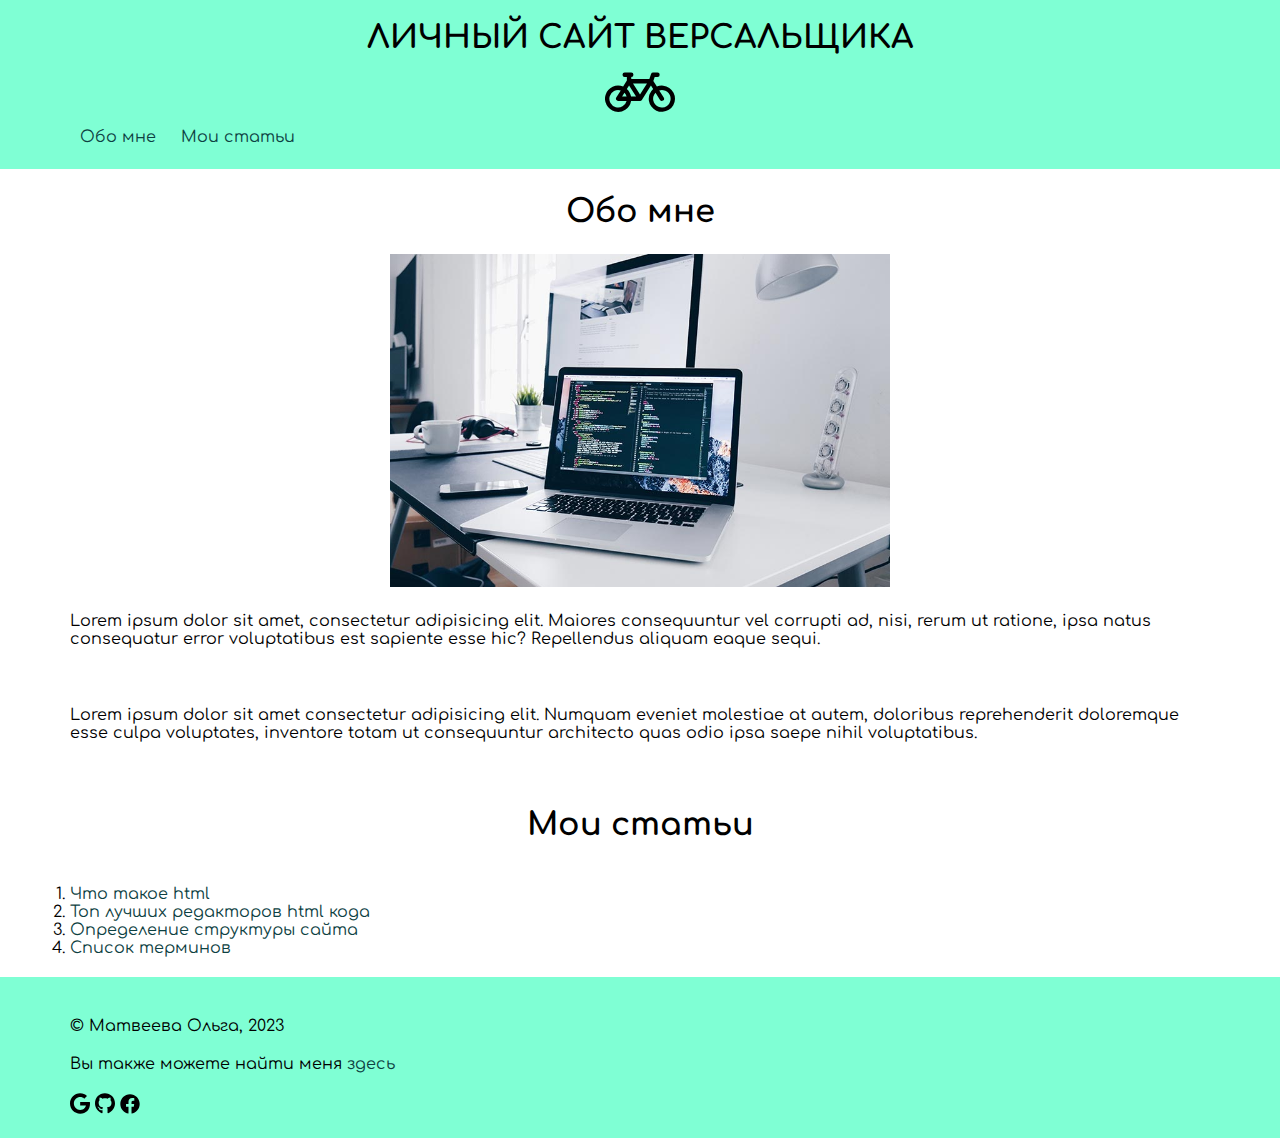
==== index.html @ 2e607c2e "add files" ====
<!DOCTYPE html>
<html lang="ru">
<head>
    <meta charset="UTF-8">
    <meta http-equiv="X-UA-Compatible" content="IE=edge">
    <meta name="viewport" content="width=device-width, initial-scale=1.0">
    <title>Сайт верстальщика</title>
    <link rel="preconnect" href="https://fonts.googleapis.com">
    <link rel="preconnect" href="https://fonts.gstatic.com" crossorigin>
    <link href="https://fonts.googleapis.com/css2?family=Comfortaa:wght@300;400;500;600;700&display=swap" rel="stylesheet">
    <link rel="stylesheet" href="css/style.css">
</head>
<body>
    <header>
        <div class="container">
        <h1>личный сайт версальщика</h1>
        <img class="logo" src="img/bicycle.svg" art="logo">
            <ul class="main-nav">
                <li class="nav-item"><a href="#about">Обо мне</a></li>
                <li class="nav-item"><a href="#myart">Мои статьи</a></li>
            </ul>    
        </div>
    </header>

    <main>
        <section class="about" id="about">
            <div class="container">
                <h2>Обо мне</h2>
                <a href="img/verstka.jpg" download>
                    <img class="avatare" src="img/verstka.jpg" art="about">
                </a>
                <p>Lorem ipsum dolor sit amet, consectetur adipisicing elit. Maiores consequuntur vel corrupti ad, nisi,
                    rerum ut ratione, ipsa natus consequatur error voluptatibus est sapiente esse hic? Repellendus aliquam
                    eaque sequi.</p>
                <br>
                <p>Lorem ipsum dolor sit amet consectetur adipisicing elit. Numquam eveniet molestiae at autem, doloribus
                    reprehenderit doloremque esse culpa voluptates, inventore totam ut consequuntur architecto quas odio
                    ipsa saepe nihil voluptatibus.</p>
            </div>

        </section>
        <section class="articles" id="myart">
            <div class="container">
                <h2>Мои статьи</h2>
                <br>
                    <ol>
                        <li><a href="articl1.html">Что такое html</a></li>
                        <li><a href="articl2.html">Топ лучших редакторов html кода</a></li>
                        <li><a href="articl3.html">Определение структуры сайта</a></li>
                        <li><a href="articl4.html">Список терминов</a></li>
                    </ol>

            </div>
        </section>
    </main>

    <footer>
        <div class="container">
            <p>&copy; Матвеева Ольга, 2023</p>
            <p>Вы также можете найти меня <a target="_blank" href="https://www.inueco.ru/">здесь</a></p>
            <a target="_blank" href="https://www.google.com/webhp?hl=ru&sa=X&ved=0ahUKEwiy4Im_haz_AhWQmYsKHYgFDp8QPAgI"><img class="icon" src="img/google.svg" art="google"></a>
            <a target="_blank" href="https://github.com/"><img class="icon" src="img/github.svg" art="github"></a>
            <a target="_blank" href="https://ru-ru.facebook.com/"><img class="icon" src="img/facebook.svg" art="facebook"></a>

        </div>
    </footer>

</body>

</html>
---- css/style.css ----
*{
    margin: 0;
    padding: 0;
    
}

body {
    font-family: 'Comfortaa', cursive;
    
}

header {
    background-color: aquamarine;
}


footer {
    background-color: aquamarine;
}

.container {
    max-width: 1140px;
    margin: 0 auto;
    padding: 20px;

}

h1 {
    text-align:center;
    text-transform: uppercase;
    font-size: 2rem;
}

.logo {
    width: 70px;
    display: block;
    margin: 0 auto;
}

h2 {
    text-align:center;
    font-size: 2rem;
    margin: 5px 5px 25px 5px;
}

.avatare {
    max-width: 500px;
    width: 80%;
    display: block;
    margin: 25px auto;
}

.artimg {
    max-width: 500px;
    width: 80%;
    display: block;
    margin: 25px auto;
}

.main-nav {
    list-style: none;
}

.contacts {
    list-style: none;
    display: inline;
}

.icon {
    max-width: 20px;
}

.nav-item {
    display: inline-block;
    margin: 3px 10px;

}

a {
    color: rgb(13, 65, 66);
    text-decoration: none; 
}

.sp {
    margin: 10px 15px;
}


p {
    margin: 20px 0px;
}

h3 {
    margin: 10px 0px;
}

.space { 
    padding: 20px; 
    background:rgb(218, 235, 235); 
    border: 2px solid rgb(10, 77, 88); 
    margin: 20px 0px;
    width: 300px;
}
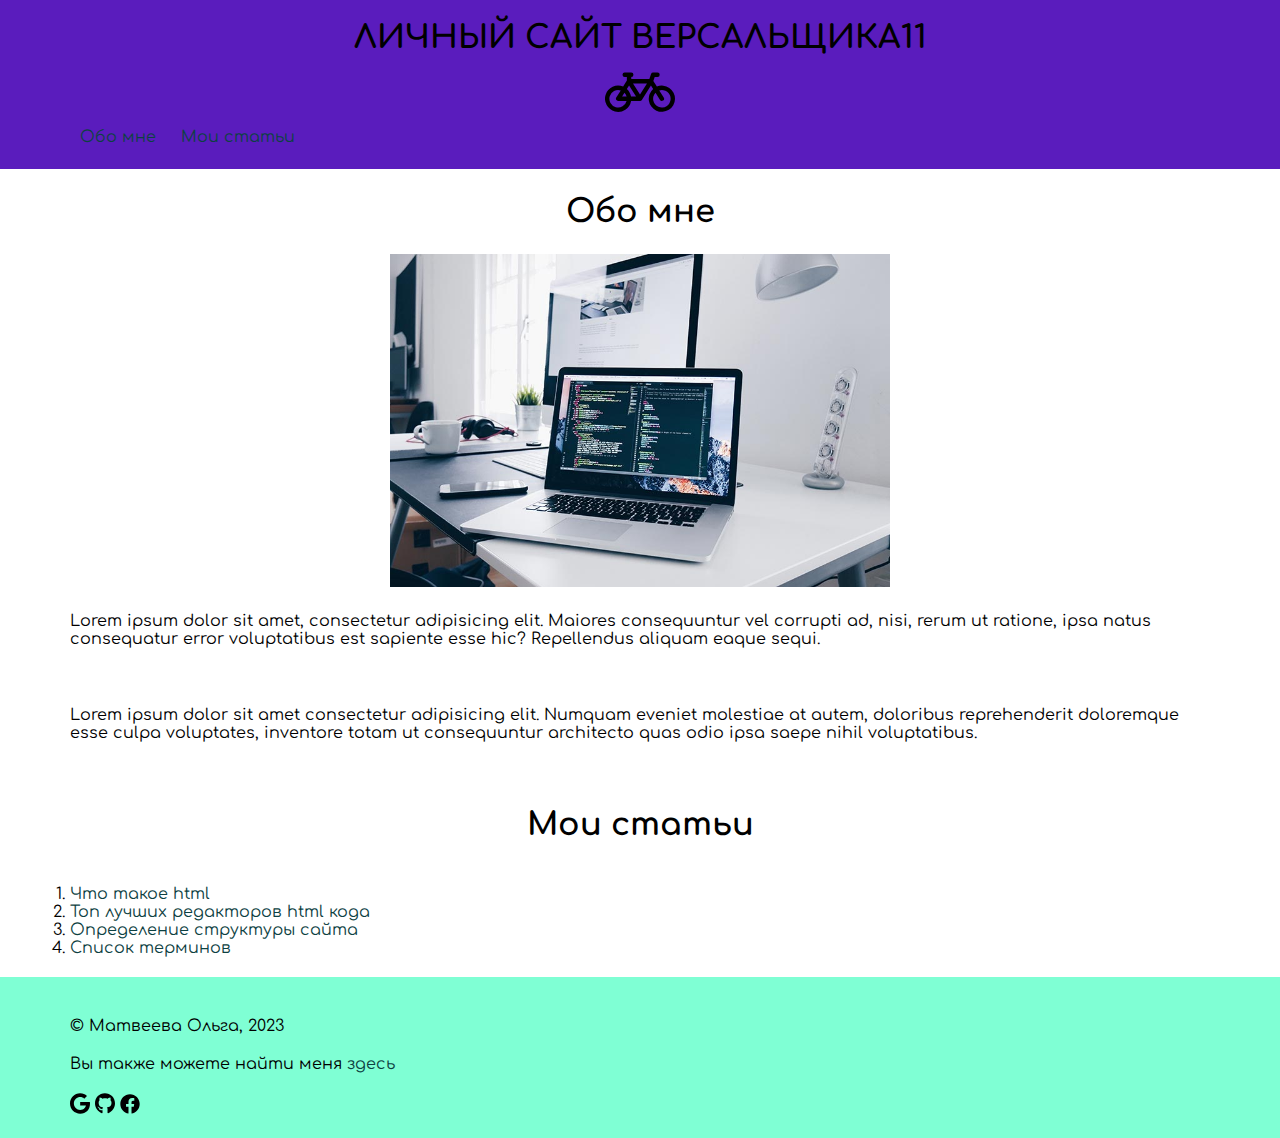
==== commit fa09545b: "add" ====
--- a/index.html
+++ b/index.html
@@ -13,7 +13,7 @@
 <body>
     <header>
         <div class="container">
-        <h1>личный сайт версальщика</h1>
+        <h1>личный сайт версальщика11</h1>
         <img class="logo" src="img/bicycle.svg" art="logo">
             <ul class="main-nav">
                 <li class="nav-item"><a href="#about">Обо мне</a></li>
--- a/css/style.css
+++ b/css/style.css
@@ -10,7 +10,7 @@
 }
 
 header {
-    background-color: aquamarine;
+    background-color: rgb(90, 28, 189);
 }
 
 
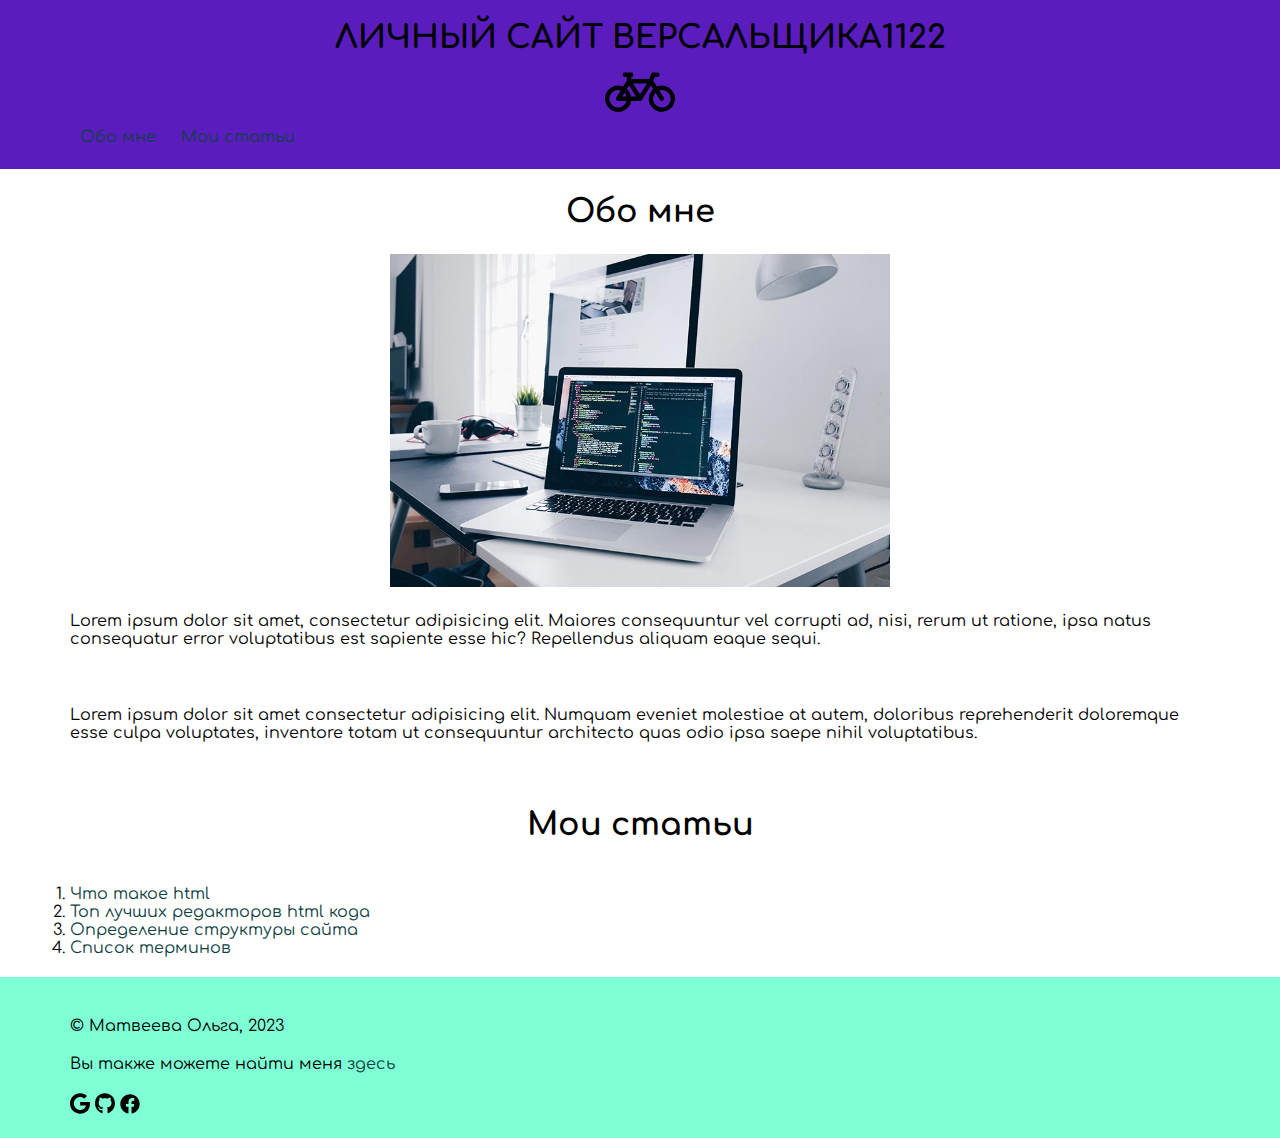
==== commit 9d031b97: "add2" ====
--- a/index.html
+++ b/index.html
@@ -13,7 +13,7 @@
 <body>
     <header>
         <div class="container">
-        <h1>личный сайт версальщика11</h1>
+        <h1>личный сайт версальщика1122</h1>
         <img class="logo" src="img/bicycle.svg" art="logo">
             <ul class="main-nav">
                 <li class="nav-item"><a href="#about">Обо мне</a></li>
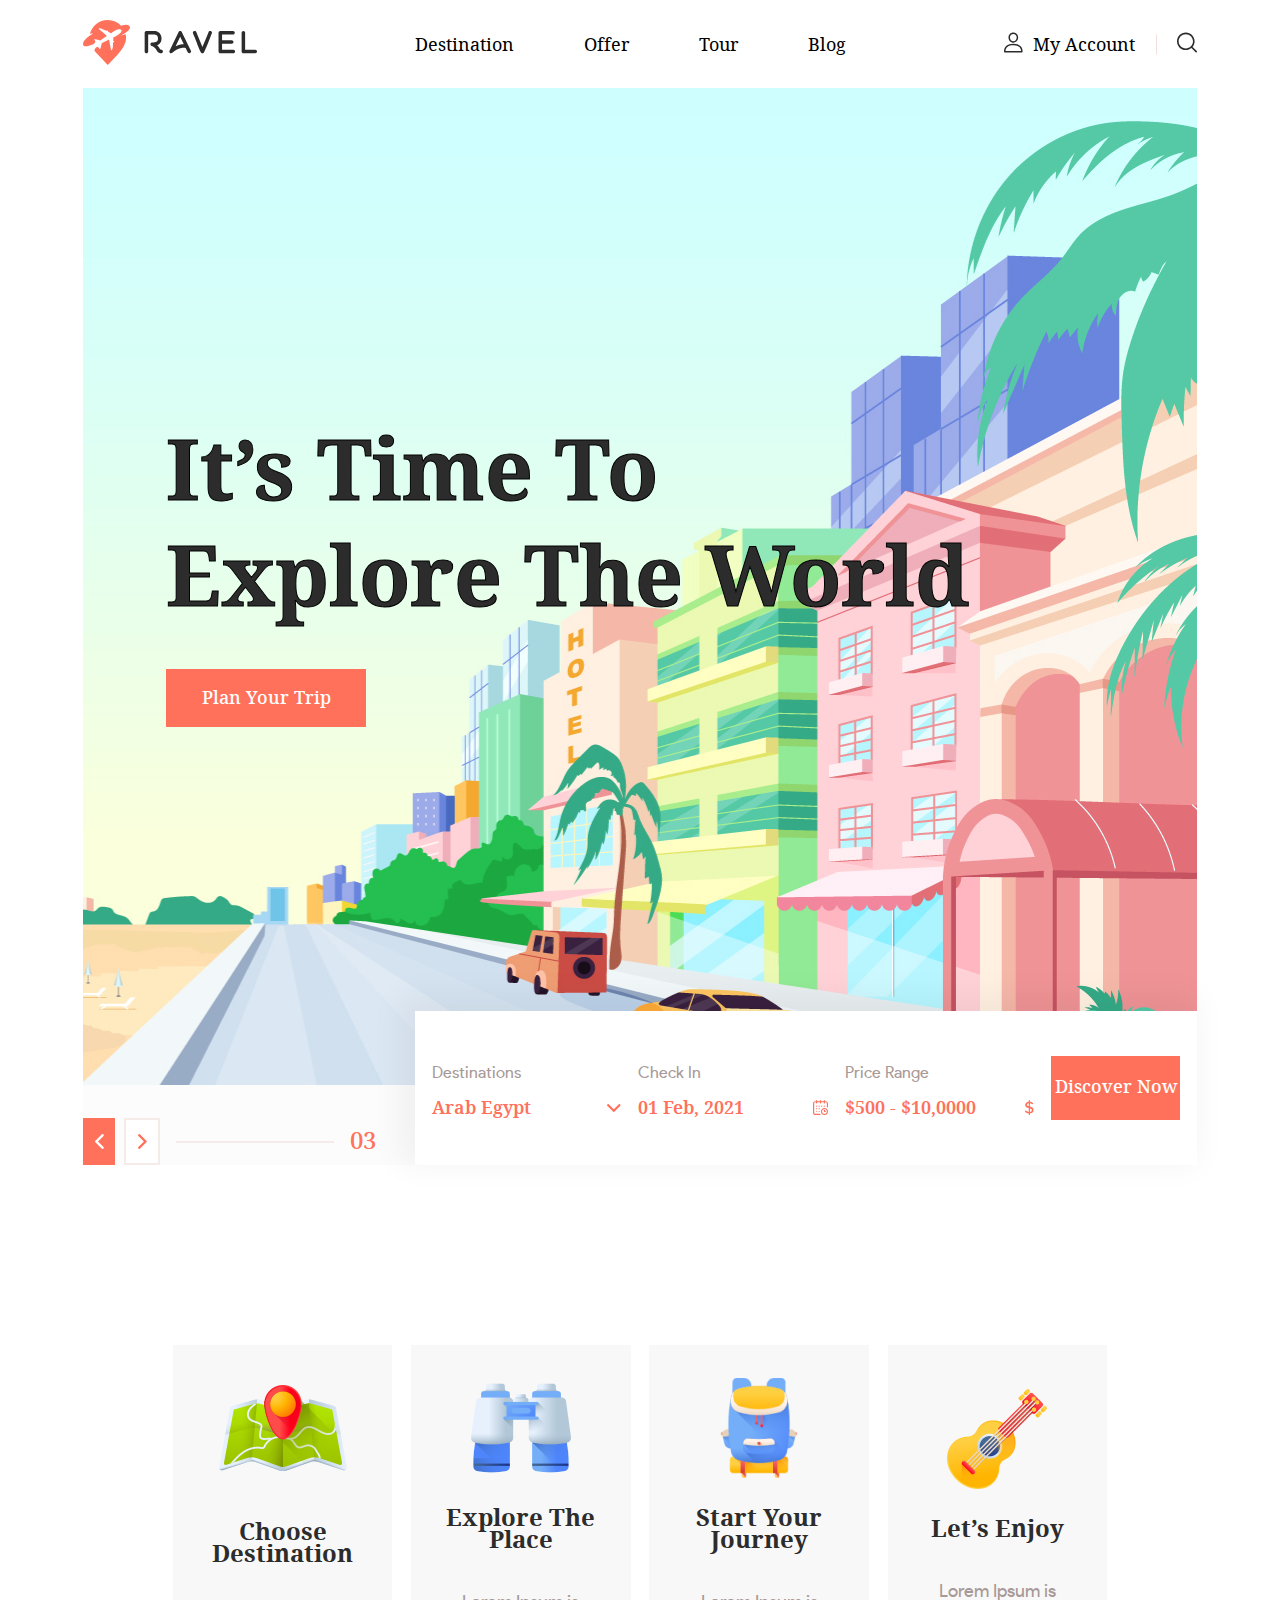
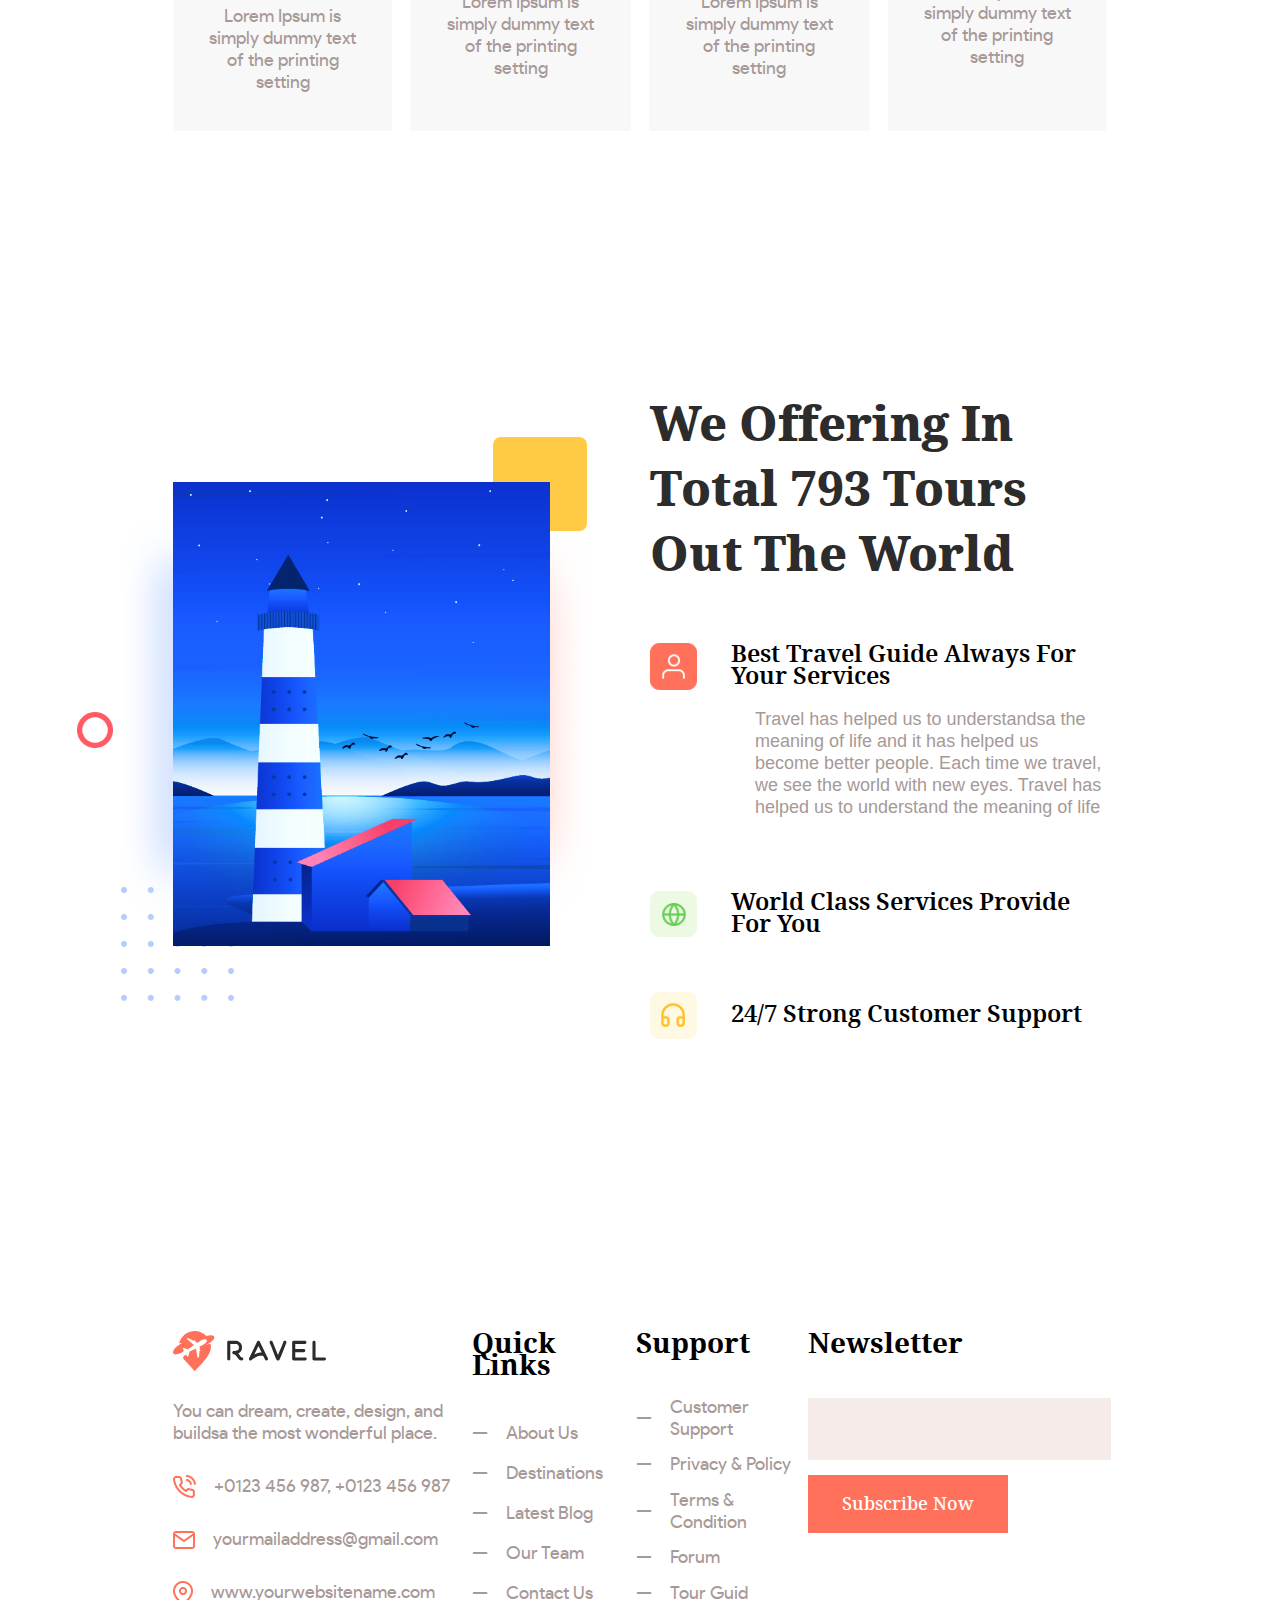
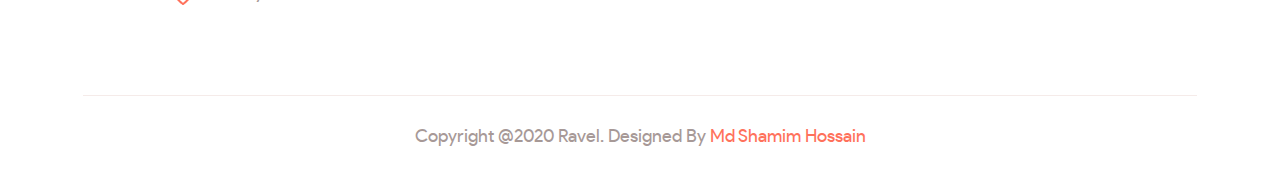
==== commit d0507a30: "Add files via upload" ====
--- a/index.html
+++ b/index.html
@@ -1,70 +1,317 @@
-<!DOCTYPE html>
-<html lang="ru">
-<head>
-    <meta charset="UTF-8">
-    <meta http-equiv="X-UA-Compatible" content="IE=edge">
-    <meta name="viewport" content="width=device-width, initial-scale=1.0">
-    <title>Сайт верстальщика</title>
-    <link rel="preconnect" href="https://fonts.googleapis.com">
-    <link rel="preconnect" href="https://fonts.gstatic.com" crossorigin>
-    <link href="https://fonts.googleapis.com/css2?family=Comfortaa:wght@300;400;500;600;700&display=swap" rel="stylesheet">
-    <link rel="stylesheet" href="css/style.css">
-</head>
-<body>
-    <header>
-        <div class="container">
-        <h1>личный сайт версальщика1122</h1>
-        <img class="logo" src="img/bicycle.svg" art="logo">
-            <ul class="main-nav">
-                <li class="nav-item"><a href="#about">Обо мне</a></li>
-                <li class="nav-item"><a href="#myart">Мои статьи</a></li>
-            </ul>    
-        </div>
-    </header>
-
-    <main>
-        <section class="about" id="about">
-            <div class="container">
-                <h2>Обо мне</h2>
-                <a href="img/verstka.jpg" download>
-                    <img class="avatare" src="img/verstka.jpg" art="about">
-                </a>
-                <p>Lorem ipsum dolor sit amet, consectetur adipisicing elit. Maiores consequuntur vel corrupti ad, nisi,
-                    rerum ut ratione, ipsa natus consequatur error voluptatibus est sapiente esse hic? Repellendus aliquam
-                    eaque sequi.</p>
-                <br>
-                <p>Lorem ipsum dolor sit amet consectetur adipisicing elit. Numquam eveniet molestiae at autem, doloribus
-                    reprehenderit doloremque esse culpa voluptates, inventore totam ut consequuntur architecto quas odio
-                    ipsa saepe nihil voluptatibus.</p>
-            </div>
-
-        </section>
-        <section class="articles" id="myart">
-            <div class="container">
-                <h2>Мои статьи</h2>
-                <br>
-                    <ol>
-                        <li><a href="articl1.html">Что такое html</a></li>
-                        <li><a href="articl2.html">Топ лучших редакторов html кода</a></li>
-                        <li><a href="articl3.html">Определение структуры сайта</a></li>
-                        <li><a href="articl4.html">Список терминов</a></li>
-                    </ol>
-
-            </div>
-        </section>
-    </main>
-
-    <footer>
-        <div class="container">
-            <p>&copy; Матвеева Ольга, 2023</p>
-            <p>Вы также можете найти меня <a target="_blank" href="https://www.inueco.ru/">здесь</a></p>
-            <a target="_blank" href="https://www.google.com/webhp?hl=ru&sa=X&ved=0ahUKEwiy4Im_haz_AhWQmYsKHYgFDp8QPAgI"><img class="icon" src="img/google.svg" art="google"></a>
-            <a target="_blank" href="https://github.com/"><img class="icon" src="img/github.svg" art="github"></a>
-            <a target="_blank" href="https://ru-ru.facebook.com/"><img class="icon" src="img/facebook.svg" art="facebook"></a>
-
-        </div>
-    </footer>
-
-</body>
-
-</html>+﻿<!DOCTYPE html>
+<html lang="en">
+
+<head>
+    <meta charset="UTF-8">
+    <meta http-equiv="X-UA-Compatible" content="IE=edge">
+    <meta name="viewport" content="width=device-width, initial-scale=1.0">
+    <title>RAVEL Travel agency </title>
+    <meta name="keywords" content="travel agency, tour organization, cruises and sea voyages, individual and group tours, exotic destinations, family vacation, active vacation, shopping tours">
+    <meta name="description" content="Discover the world of travel with us! The best tours, excursions and programs for unforgettable impressions. Comfort, safety and individual approach. Book flights, hotels and transfers. Ask questions and get answers. Join us!">
+    <link rel="shortcut icon" href="img/favicon.svg">
+    <meta property="og:type" content="website" />
+    <meta property="og:title" content="Book unique travel experiences around the world..." />
+    <meta property="og:description" content="Here you will find over 700 tours with guaranteed departure..." />
+    <meta property="og:image" content="https://i.pinimg.com/originals/e8/dc/0e/e8dc0e60b923d14a058245f99b46e4cd.jpg" />
+    <meta property="og:image:width" content="1280" />
+    <meta property="og:image:height" content="640" />
+    <link rel="stylesheet" href="css/normalize.css">
+    <link rel="stylesheet" href="css/style.css">
+</head>
+
+<body>
+    <header class="header">
+        <section class="section header-menu">
+            <div class="section__wrapper container menu__wrapper">
+                <div class="logo">
+                    <a class="logo header__logo">
+                        <img src="img/logo.svg" alt="Логотип">
+                    </a>
+                </div>
+                <button class="navbar-toggler" id="navbar-toggler" type="button">
+                    <img src="img/bars-solid.svg" width="30px">
+                </button>
+                <div class="menu">
+                    <ul class="mainmenu__list">
+                        <li class="mainmenu__item"><a class="menu__link" href="#">Destination</a></li>
+                        <li class="mainmenu__item"><a class="menu__link" href="#">Offer</a></li>
+                        <li class="mainmenu__item"><a class="menu__link" href="#">Tour</a></li>
+                        <li class="mainmenu__item"><a class="menu__link" href="#">Blog</a></li>
+                    </ul>
+                </div>
+                <div class="user">
+                    <ul class="user__list">
+                        <li class="user__item"><a class="user__link" href="#"><img src="img/user.svg" alt=""></a><a class="menu__link" href="#">My Account</a></li>
+                        <li class="user__item"><img src="img/line.svg"></li>
+                        <li class="user__item"><a class="user__link" href="#"><img src="img/Vector.svg"></a></li>
+                    </ul>
+                </div>
+            </div>
+        </section>
+
+        <section class="section banner">
+            <div class="container">
+                <div class="slider__wrapper">
+                    <div class="slider__list">
+                        <div class="slider__item">
+                            <div class="slider__item-text">
+                                <p class="slider__text">It’s Time To</p>
+                                <p class="slider__text">Explore The World</p>
+                                <a href="#" class="button">Plan Your Trip</a>
+                            </div>
+                        </div>
+                    </div>
+                </div>
+                <dev class="banner__bottom">
+                    <dev class="bottom__left">
+                        <dev class="bottom__navigation">
+                            <dev class="slider__button">
+                                <a href="#" class="slider__button--prev">
+                                    <img src="img/left.png" alt="">
+                                </a>
+                                <a href="#" class="slider__button--next">
+                                    <img src="img/right.png" alt="">
+                                </a>
+                            </dev>
+                            <dev class="line"></dev>
+                            <dev class="nom">03</dev>
+                        </dev>
+                    </dev>
+                    <dev class="banner__form">
+                        <dev class="form__item">
+                            <p class="form__itemheading">Destinations</p>
+                            <div class="dropdown">
+                                <button class="dropbtn">
+                                    <dev>Arab Egypt</dev>
+                                    <img src="img/down.svg" alt="">
+                                </button>
+                                <div class="dropdown-content">
+                                    <a href="#">Arab Egypt</a>
+                                    <a href="#">France</a>
+                                    <a href="#">Italy</a>
+                                </div>
+                            </div>
+                        </dev>
+                        <dev class="form__item">
+                            <p class="form__itemheading">Check In</p>
+                            <div class="dropdown">
+                                <button class="dropbtn">
+                                    <dev>01 Feb, 2021</dev>
+                                    <img src="img/calender.svg" alt="">
+                                </button>
+                                <div class="dropdown-content">
+                                    <a href="#">01 Feb, 2021</a>
+                                    <a href="#">02 Feb, 2021</a>
+                                    <a href="#">03 Feb, 2021</a>
+                                </div>
+                            </div>
+                        </dev>
+                        <dev class="form__item">
+                            <p class="form__itemheading">Price Range</p>
+                            <div class="dropdown">
+                                <button class="dropbtn">
+                                    <dev>$500 - $10,0000</dev>
+                                    <img src="img/dollar sign.svg" alt="">
+                                </button>
+                                <div class="dropdown-content">
+                                    <a href="#">$500 - $10,0000</a>
+                                    <a href="#">$10,0000 - $50,0000</a>
+                                    <a href="#">$50,0000 - $100,0000</a>
+                                </div>
+                            </div>
+                        </dev>
+                        <a href="#" class="form__button">Discover Now</a>
+                    </dev>
+                </dev>
+            </div>
+        </section>
+    </header>
+
+    <main>
+        <section class="section manual">
+            <dev class="containernarrow manual__wrapper">
+                <a href="#" class="manual__list">
+                    <dev class="manual__item"><img class="manual__icon" src="img/map.png" alt=""></dev>
+                    <dev class="manual__item">
+                        <p class="manual__bigtext">Choose Destination</p>
+                    </dev>
+                    <dev class="manual__item">
+                        <p class="manual__text">Lorem Ipsum is simply dummy text of the printing setting</p>
+                    </dev>
+                </a>
+                <a href="#" class="manual__list">
+                    <dev class="manual__item"><img class="manual__icon" src="img/binocular.png" alt=""></dev>
+                    <dev class="manual__item">
+                        <p class="manual__bigtext">Explore The Place</p>
+                    </dev>
+                    <dev class="manual__item">
+                        <p class="manual__text">Lorem Ipsum is simply dummy text of the printing setting</p>
+                    </dev>
+                </a>
+                <a href="#" class="manual__list">
+                    <dev class="manual__item"><img class="manual__icon" src="img/backpack 1.png" alt=""></dev>
+                    <dev class="manual__item">
+                        <p class="manual__bigtext">Start Your Journey</p>
+                    </dev>
+                    <dev class="manual__item">
+                        <p class="manual__text">Lorem Ipsum is simply dummy text of the printing setting</p>
+                    </dev>
+                </a>
+                <a href="#" class="manual__list">
+                    <dev class="manual__item"><img class="manual__icon" src="img/ukelele.png" alt=""></dev>
+                    <dev class="manual__item">
+                        <p class="manual__bigtext">Let’s Enjoy</p>
+                    </dev>
+                    <dev class="manual__item">
+                        <p class="manual__text">Lorem Ipsum is simply dummy text of the printing setting</p>
+                    </dev>
+                </a>
+            </dev>
+        </section>
+        <section class="section lighthouse">
+            <dev class="containernarrow section__wrapper lighthouse__wrapper">
+                <dev class="lighthouse__listimg">
+                    <dev class="parrent">
+                        <img class="lighthouse__img" src="img/lighthouse.png">
+                        <dev class="child1">
+                            <img class="lighthouse__background" src="img/Rectangle 25.png">
+                        </dev>
+                        <dev class="child2">
+                            <img class="lighthouse__background" src="img/pattern.png">
+                        </dev>
+                        <dev class="child3">
+                            <img class="lighthouse__background" src="img/Ellipse 1.png">
+                        </dev>
+                        <dev class="child4">
+                            <img class="lighthouse__background" src="img/Rectangle 26.png">
+                        </dev>
+                        <dev class="child5">
+                            <img class="lighthouse__background" src="img/Rectangle 27.png">
+                        </dev>
+                    </dev>
+                </dev>
+                <dev class="lighthouse__list">
+                    <dev class="lighthouse__item">
+                        <p class="lighthouse__bigtext">We Offering In Total 793 Tours Out The World</p>
+                    </dev>
+                    <dev class="lighthouse__item2">
+                        <dev class="lighthouse__item">
+                            <img class="lighthouse__logo" src="img/icon1.png" alt="">
+                            <a href="#" class="lighthouse__text">Best Travel Guide Always For Your Services</a>
+                        </dev>
+                        <dev>
+                            <p class="lighthouse__text--min">Travel has helped us to understandsa the meaning of life
+                                and it has helped us become better people. Each time we travel, we see the world with
+                                new eyes. Travel has helped us to understand the meaning of life</p>
+                        </dev>
+                    </dev>
+                    <dev class="lighthouse__item">
+                        <img class="lighthouse__logo" src="img/icon2.png" alt="">
+                        <a href="#" class="lighthouse__text">World Class Services Provide For You</a>
+                    </dev>
+                    <dev class="lighthouse__item">
+                        <img class="lighthouse__logo" src="img/icon3.png" alt="">
+                        <a href="#" class="lighthouse__text">24/7 Strong Customer Support</a>
+                    </dev>
+                </dev>
+            </dev>
+        </section>
+
+    </main>
+
+    <footer>
+        <section class="section information">
+            <dev class="containernarrow section__wrapper information__wrapper">
+                <dev class="information__list--big">
+                    <dev class="information__item"><img class="information__logo" src="img/logo.svg"></dev>
+                    <dev class="information__item">
+                        <dev class="information__text">You can dream, create, design, and buildsa the most wonderful
+                            place.</dev>
+                    </dev>
+                    <dev class="information__item">
+                        <img class="information__icon" src="img/phone.png" alt="">
+                        <dev class="information__text">+0123 456 987, +0123 456 987</dev>
+                    </dev>
+                    <dev class="information__item">
+                        <img class="information__icon" src="img/email.png" alt="">
+                        <dev class="information__text">yourmailaddress@gmail.com</dev>
+                    </dev>
+                    <dev class="information__item">
+                        <img class="information__icon" src="img/Union.png" alt="">
+                        <dev class="information__text">www.yourwebsitename.com</dev>
+                    </dev>
+                </dev>
+                <dev class="information__list">
+                    <dev class="information__bigtext">Quick Links</dev>
+                    <dev class="information__item">
+                        <a href="#" class="information__text">—</a>
+                        <a href="#" class="information__text">About Us</a>
+                    </dev>
+                    <dev class="information__item">
+                        <a href="#" class="information__text">—</a>
+                        <a href="#" class="information__text">Destinations</a>
+                    </dev>
+                    <dev class="information__item">
+                        <a href="#" class="information__text">—</a>
+                        <a href="#" class="information__text">Latest Blog</a>
+                    </dev>
+                    <dev class="information__item">
+                        <a href="#" class="information__text">—</a>
+                        <a href="#" class="information__text">Our Team</a>
+                    </dev>
+                    <dev class="information__item">
+                        <a href="#" class="information__text">—</a>
+                        <a href="#" class="information__text">Contact Us</a>
+                    </dev>
+                </dev>
+                <dev class="information__list">
+                    <dev class="information__bigtext">Support</dev>
+                    <dev class="information__item">
+                        <a href="#" class="information__text">—</a>
+                        <a href="#" class="information__text">Customer Support</a>
+                    </dev>
+                    <dev class="information__item">
+                        <a href="#" class="information__text">—</a>
+                        <a href="#" class="information__text">Privacy & Policy</a>
+                    </dev>
+                    <dev class="information__item">
+                        <a href="#" class="information__text">—</a>
+                        <a href="#" class="information__text">Terms & Condition</a>
+                    </dev>
+                    <dev class="information__item">
+                        <a href="#" class="information__text">—</a>
+                        <a href="#" class="information__text">Forum</a>
+                    </dev>
+                    <dev class="information__item">
+                        <a href="#" class="information__text">—</a>
+                        <a href="#" class="information__text">Tour Guid</a>
+                    </dev>
+                </dev>
+                <dev class="information__list--big2">
+                    <dev class="information__bigtext">Newsletter</dev>
+                    <input type="text" class="login" name="name" />
+                    <a href="#" class="information__button">Subscribe Now</a>
+                </dev>
+                <dev></dev>
+            </dev>
+        </section>
+        <section class="section copyright">
+            <dev class="container section__wrapper copyright__wrapper">
+                <dev class="copyright__item">Copyright @2020 Ravel. Designed By <a class="copyright__a" href="#">Md
+                        Shamim Hossain</a></dev>
+            </dev>
+        </section>
+    </footer>
+
+<script type="text/javascript">
+    const btn = document.getElementById("navbar-toggler");
+    const menus = document.querySelectorAll(".menu");
+    btn.addEventListener('click', () => {
+        for (let el of menus) {
+            el.classList.toggle("show");
+        }
+    })
+</script>
+</body>
+
+</html>
--- a/css/style.css
+++ b/css/style.css
@@ -1,103 +1,845 @@
-*{
-    margin: 0;
-    padding: 0;
-    
-}
-
-body {
-    font-family: 'Comfortaa', cursive;
-    
-}
-
-header {
-    background-color: rgb(90, 28, 189);
-}
-
-
-footer {
-    background-color: aquamarine;
-}
-
-.container {
-    max-width: 1140px;
-    margin: 0 auto;
-    padding: 20px;
-
-}
-
-h1 {
-    text-align:center;
-    text-transform: uppercase;
-    font-size: 2rem;
-}
-
-.logo {
-    width: 70px;
-    display: block;
-    margin: 0 auto;
-}
-
-h2 {
-    text-align:center;
-    font-size: 2rem;
-    margin: 5px 5px 25px 5px;
-}
-
-.avatare {
-    max-width: 500px;
-    width: 80%;
-    display: block;
-    margin: 25px auto;
-}
-
-.artimg {
-    max-width: 500px;
-    width: 80%;
-    display: block;
-    margin: 25px auto;
-}
-
-.main-nav {
-    list-style: none;
-}
-
-.contacts {
-    list-style: none;
-    display: inline;
-}
-
-.icon {
-    max-width: 20px;
-}
-
-.nav-item {
-    display: inline-block;
-    margin: 3px 10px;
-
-}
-
-a {
-    color: rgb(13, 65, 66);
-    text-decoration: none; 
-}
-
-.sp {
-    margin: 10px 15px;
-}
-
-
-p {
-    margin: 20px 0px;
-}
-
-h3 {
-    margin: 10px 0px;
-}
-
-.space { 
-    padding: 20px; 
-    background:rgb(218, 235, 235); 
-    border: 2px solid rgb(10, 77, 88); 
-    margin: 20px 0px;
-    width: 300px;
-}+﻿@font-face {
+    font-family: 'noto_serifbold';
+    src: url('../fonts/notoserif-bold-webfont.woff2') format('woff2'),
+         url('../fonts/notoserif-bold-webfont.woff') format('woff');
+    font-weight: normal;
+    font-style: normal;
+
+}
+
+
+
+
+@font-face {
+    font-family: 'noto_serifextrabold';
+    src: url('../fonts/notoserif-extrabold-webfont.woff2') format('woff2'),
+         url('../fonts/notoserif-extrabold-webfont.woff') format('woff');
+    font-weight: normal;
+    font-style: normal;
+
+}
+
+
+
+
+@font-face {
+    font-family: 'noto_serifmedium';
+    src: url('../fonts/notoserif-medium-webfont.woff2') format('woff2'),
+         url('../fonts/notoserif-medium-webfont.woff') format('woff');
+    font-weight: normal;
+    font-style: normal;
+
+}
+
+
+
+
+@font-face {
+    font-family: 'noto_serifregular';
+    src: url('../fonts/notoserif-regular-webfont.woff2') format('woff2'),
+         url('../fonts/notoserif-regular-webfont.woff') format('woff');
+    font-weight: normal;
+    font-style: normal;
+
+}
+
+
+
+
+@font-face {
+    font-family: 'noto_serifsemibold';
+    src: url('../fonts/notoserif-semibold-webfont.woff2') format('woff2'),
+         url('../fonts/notoserif-semibold-webfont.woff') format('woff');
+    font-weight: normal;
+    font-style: normal;
+
+}
+
+
+
+
+@font-face {
+    font-family: 'product_sansregular';
+    src: url('../fonts/productsans-webfont.woff2') format('woff2'),
+         url('../fonts/productsans-webfont.woff') format('woff');
+    font-weight: normal;
+    font-style: normal;
+
+}
+
+html {
+    box-sizing: border-box;
+}
+*,
+*::before
+*::after {
+    box-sizing: inherit;
+}
+
+body {
+    width: 100%;
+    min-width: 320px;
+    margin: 0;
+    padding: 0;
+    font-family: "noto_serifregular", "Times New Roman", sans-serif;
+    font-size: 18px;
+    line-height: 22px;
+    font-weight: 400;
+    color: #000;
+}
+
+a {
+    text-decoration: none;
+    color: #000;
+}
+
+.container {
+    position: relative;
+    width: 1680px; 
+    margin: 0 auto;
+}
+
+.containernarrow {
+    position: relative;
+    max-width: 1410px;
+    margin: 0 auto;
+}
+
+.header {
+    min-height: 30px;
+    background-color:rgb(255, 255, 255);
+}
+
+/* Меню-шапка */
+
+ul {
+    list-style: none;
+    padding-inline-start: 0px;
+}
+
+.section.header-menu {
+    min-height: 30px;
+    width: 100%;
+    top: 0;
+    z-index: 100;
+    background-color: #ffffff;
+}
+
+.section__wrapper {
+    display: flex;
+    flex-direction: row;
+    justify-content: space-between;
+    align-items: center;
+}
+
+.mainmenu__list {
+    display: flex;
+    flex-direction: row;
+    gap: 70px;
+}
+
+.user__list {
+    display: flex;
+    flex-direction: row;
+    align-items: center;
+    gap: 20.24px;
+}
+
+.user__item {
+    display: flex;
+    flex-direction: row;
+    gap: 10.13px; 
+    align-items: center;
+}
+
+.menu__link {
+    padding: 15px 0;
+}
+
+.menu__link:hover{color: #747474;}
+
+.navbar-toggler {
+    display: none;
+    border: none;
+    background-color: #fff;
+}
+
+/* Баннер-слайдер */
+
+.slider__wrapper {
+    position: relative;
+}
+
+.slider__item{
+    display: flex;
+    justify-content: space-between;
+    width: 100%;
+    height: 1000px;
+    background: url('../img/banner.png') no-repeat right center;
+}
+
+.slider__item-text {
+    position: absolute;
+    left: 7.44%;
+    top: 28.5%;
+}
+
+.slider__text {
+    font-family: "noto_serifbold", "Arial", sans-serif;
+    color: #2C2C2C;
+    -webkit-text-stroke: 1px black;
+    font-weight: bold;
+    font-size: 84px;
+}
+
+.button {
+    display: block;
+    width: 200px;
+    padding: 18px 0;
+    text-align: center;
+    font-family: "noto_serifmedium", "Arial", sans-serif;
+    background-color: #FF715B;
+    color: #fff;
+}
+
+.button:hover {background-color: #ee5f49;}
+
+.banner__bottom {
+    display: flex;
+    justify-content: space-between;
+    align-items: flex-end;
+    width: 100%;
+    position: absolute; 
+    bottom: -77px;
+}
+
+.bottom__left {  
+    background-color: #fdfcfc;
+    width: 29.76%;
+    height: 80px;
+    display: flex;
+    align-items:flex-end
+}
+
+.bottom__navigation {  
+    background-color: #fdfcfc;
+    width: 88.41%;
+    height: 47px;
+    display: flex;
+    justify-content: space-between;
+    align-items: center;
+}
+
+.banner__form {  
+    background-color: rgb(255, 255, 255);
+    width: 70.24%;
+    height: 154px;
+    display: flex;
+    flex-direction: row;
+    justify-content: space-evenly;
+    align-items: center;
+    line-height: 3px;
+    box-shadow: -8px -8px 30px 8px #0000000c;
+}
+
+.form__button {
+    display: flex;
+    justify-content: center;
+    align-items: center;
+    width: 16.45%;
+    height: 41.558%;
+    background-color: #FF715B;
+    border: none;
+    font-family: "noto_serifmedium", "Arial", sans-serif;
+    font-size: 18px;
+    color: #fff;
+}
+
+.form__button:hover {background-color: #ee5f49;}
+
+.slider__button {
+    display: flex;
+    justify-content: space-between;
+    width: 26.2%;
+    height: 100%;
+}
+
+.slider__button--prev {
+    background-color: #FF715B;
+    width: 41.2%;
+    border: none;
+    display: flex; 
+    justify-content:center;
+    align-items: center;
+}
+
+.slider__button--next {
+    background-color: #fff;
+    width: 41.2%;
+    border: #F5EBE9 solid 2px;
+    display: flex; 
+    justify-content:center;
+    align-items: center;
+}
+
+.slider__button--prev:hover {background-color: #ee5f49;}
+.slider__button--next:hover {background-color: rgb(236, 236, 236);}
+
+.line {
+    display: block;
+    background-color: #F5EBE9;
+    height: 2px;
+    width: 53.79%;
+}
+
+.nom {
+    font-family: "noto_serifmedium", "Arial", sans-serif;
+    font-size: 24px;
+    text-transform: uppercase;
+    color: #FF715B;
+}
+
+.form__item {
+    display: flex;
+    flex-direction: column;
+    justify-content: space-between;
+    width: 24.25%;
+    height: 41.558%; 
+    background-color: #ffffff;
+    border-bottom: 1px solid #F5EBE9;
+}
+
+.dropbtn {
+    background-color: #ffffff;
+    font-family: "noto_serifsemibold", "Arial", sans-serif;
+    font-size: 18px;
+    color: #FF715B;
+    padding: 16px 0;
+    border: none;
+    width: 100%;
+    height: 66%;
+    display: flex;
+    justify-content: space-between;
+    align-items: center;
+}
+  
+.dropdown {
+    position: relative;
+    display: inline-block;
+}
+  
+.dropdown-content {
+    display: none;
+    position: absolute;
+    background-color: #f1f1f1;
+    width: 100%;
+    box-shadow: 0px 8px 16px 0px rgba(0,0,0,0.2);
+    z-index: 1;
+}
+  
+.dropdown-content a {
+    color: black;
+    padding: 12px 16px;
+    text-decoration: none;
+    display: block;
+    font-family: "noto_serifsemibold", "Arial", sans-serif;
+    font-size: 18px;
+    color: #A79997;
+}
+
+.form__itemheading {
+    font-family: "product_sansregular", "Arial", sans-serif;
+    font-size: 16px;
+    color: #A79997;
+}
+  
+.dropdown-content a:hover {background-color: #ddd;}
+  
+.dropdown:hover .dropdown-content {display: block;}
+  
+.dropdown:hover .dropbtn {background-color: #fafafa;}
+
+
+
+/* Секция как это работает */
+
+.manual__wrapper {
+    display: flex;
+    flex-direction: row;
+    justify-content: space-between;
+    align-items: center;
+    margin-top: 257px;
+    width: 100%;
+    gap: 2%; 
+}
+
+.manual__list {
+    display: flex;
+    flex-direction: column;
+    align-items: center;
+    justify-content: center;
+    text-align: center;
+    padding: 30px 30px;
+    background-color: #f8f8f8;
+    width: 23.38%;
+    height: 326px;
+}
+
+.manual__list:hover{
+    background-color: #e2e2e2;
+}
+
+.manual__bigtext {
+    font-family: "noto_serifbold", "Arial", sans-serif;
+    font-weight: bold;
+    font-size: 24px;
+    color: #2C2C2C;
+}
+
+.manual__text {
+    font-family: "product_sansregular", "Arial", sans-serif;
+    font-size: 18px;
+    color: #A79997;
+}
+
+.manual__icon {
+    height: auto;
+    width: auto;
+}
+
+
+/* секция с маяком */
+
+.lighthouse__wrapper {
+    display: flex;
+    justify-content: space-between;
+    margin-top: 235px;
+}
+
+.lighthouse__listimg {
+    display: flex;
+    flex-direction: column;
+    justify-content: space-around;
+    width: 40.42%;
+    height: 700px;
+}
+
+.parrent{
+    position: relative;
+    width: 100%;    
+}
+
+.lighthouse__img {
+    width: 100%;
+    height: auto;
+}
+
+.child1{
+    position:absolute;
+    top:-9.65%;
+    right:-9.65%;
+    width: 24.91%;
+    z-index: -1;
+}
+
+.lighthouse__background {
+    width: 100%;
+    height: 100%;
+}
+
+.child2{
+    position:absolute;
+    bottom:-11.68%;
+    left:-13.68%;
+    width: 29.82%;
+    z-index: -1;
+}
+
+.child3{
+    position:absolute;
+    top:49.14%;
+    left:-25.43%;
+    width: 9.47%;
+    z-index: -1;
+}
+
+.child4{
+    position:absolute;
+    top:6.14%;
+    left:-15.49%;
+    width: 45.26%;
+    height: 87.71%;
+    z-index: -1;
+}
+
+.child5{
+    position:absolute;
+    top:6.14%;
+    right:-12.49%;
+    width: 45.26%;
+    height: 87.71%;
+    z-index: -1;
+}
+
+.lighthouse__list {
+    display: flex;
+    flex-direction: column;
+    justify-content: space-around;
+    width: 48.93%;
+    height: 700px;
+}
+
+.lighthouse__item {
+    display: flex;
+    flex-direction: row;
+    width: 100%;
+    gap: 7.5%;
+    align-items: center;
+}
+
+.lighthouse__item2 {
+    display: flex;
+    flex-direction: column;
+    width: 100%;
+    align-items: center;
+}
+
+.lighthouse__bigtext {
+    font-family: "noto_serifextrabold", "Arial", sans-serif;
+    font-size: 48px;
+    font-weight: bold;
+    line-height: 65px;
+    margin: 0;
+    color: #2C2C2C;
+}
+
+.lighthouse__text {
+    font-family: "noto_serifsemibold", "Arial", sans-serif;
+    font-size: 24px;
+    font-weight: bold;
+}
+
+.lighthouse__text:hover{color: #747474;}
+
+.lighthouse__logo {
+    width: 10.2%;
+}
+
+.lighthouse__text--min {
+    font-family: "product_sansregula", "Arial", sans-serif;
+    font-size: 18px;
+    margin-left: 105px;
+    color: #A79997;
+}
+
+/* подвал */
+
+.information__wrapper {
+    margin-top: 265px;
+    height: 274px;
+}
+
+.information__list {
+    display: flex;
+    flex-direction: column;
+    justify-content: space-between;
+    height: 100%;
+}
+
+.information__list--big {
+    display: flex;
+    flex-direction: column;
+    justify-content:space-between;
+    width: 33.3%;
+    height: 100%;
+}
+
+.information__list--big2 {
+    display: flex;
+    flex-direction: column;
+    justify-content:flex-start;
+    width: 33.3%;
+    height: 100%;
+    gap: 15px;
+}
+
+.information__item {
+    display: flex;
+    flex-direction: row;
+    width: 100%;
+    gap: 18px;
+    align-items: center;
+}
+
+.information__bigtext {
+    font-family: "noto_serifbold", "Arial", sans-serif;
+    font-size: 28px;
+    font-weight: bold;
+    margin-bottom: 30px;
+}
+
+.information__text {
+    font-family: "product_sansregular", "Arial", sans-serif;
+    font-size: 18px;
+    color: #A79997;
+}
+
+.information__text:hover{color: #747474;}
+
+.information__logo {
+    width: 51.3%;
+}
+
+.login {
+    background-color: #F5EBE9;
+    width: 100%;
+    height: 60px;
+    border: #F5EBE9;
+    outline: #e0d7d5;
+}
+
+.information__button {
+    display: block;
+    width: 200px;
+    padding: 18px 0;
+    text-align: center;
+    background-color: #FF715B;
+    font-family: "noto_serifmedium", "Arial", sans-serif;
+    font-size: 18px;
+    color: #fff;
+}
+
+.information__button:hover {background-color: #ee5f49;}
+
+/* копирайт */
+
+.copyright__wrapper{
+    justify-content: center;
+    margin-top: 90px;
+    padding: 30px 0;
+    border-top: 1px solid #F5EBE9;
+}
+
+.copyright__item {
+    font-family: "product_sansregular", "Arial", sans-serif;
+    font-size: 18px;
+    color: #A79997;
+}
+
+.copyright__a {
+    font-family: "product_sansregular", "Arial", sans-serif;
+    font-size: 18px;
+    color: #FF715B;
+}
+
+.copyright__a:hover {color: #ee5f49;}
+
+@media (max-width: 1920px) {
+    .container {
+        width: 87vw;
+    }
+
+    .containernarrow {
+        width: 73vW;
+    }
+
+}
+
+@media (max-width: 1401px) {
+    .dropdown-content{
+        width: 200%;
+    }
+}
+
+@media (max-width: 1268px) {
+    .manual__wrapper {
+        flex-wrap: wrap;
+    }
+    
+    .manual__list {
+        width: 35.38%;
+        height: 326px;
+        margin-top: 30px;
+    }
+    
+    .slider__text {
+        font-size: 64px;
+    }
+
+    .banner__form {
+        height: 200px;
+        flex-wrap: wrap;
+    }
+
+    .form__button {
+        width: 50%;
+        height: 70px;
+    }
+
+}
+
+@media (max-width: 1150px) {
+    .information__wrapper {
+        flex-wrap: wrap;
+    }
+    .information__list--big {
+        order: -1;
+        width: 40%;
+        margin-bottom: 50px;
+    }
+    .information__list--big2 {
+        order: -1;
+        width: 40%;
+        margin-bottom: 50px;
+    }
+    .copyright__wrapper{
+        margin-top: 390px;
+    }
+}
+
+@media (max-width: 1047px) {
+    .menu__wrapper {
+        flex-wrap: wrap;
+    }
+    .logo {
+        order: -1;
+        width: 100%;
+    }
+    .lighthouse__listimg {
+        display: none;
+    }
+    .lighthouse__list {
+        width: 100%;
+    }
+}
+
+@media (max-width: 900px) {
+    .slider__wrapper {
+        display: none;
+    }
+
+    .bottom__left {
+        display: none;
+    }
+
+    .banner__bottom {
+        position: relative;
+        margin-bottom: 100px;
+        margin-top: 30px;
+        bottom: 0;
+    }
+
+    .banner__form{
+        width: 100%;
+    }
+
+    .manual__wrapper {
+        margin-top: 50px;
+
+    }
+    .logo {
+        order: -1;
+        width: 70%;
+    }
+    .user {
+        order: -1;
+        text-align: right;
+    }
+    .menu__wrapper {
+        justify-content: center;
+    }
+    .manual__wrapper {
+        flex-direction: column;
+    }
+
+    .manual__list {
+        width: 70%;
+    }
+    .lighthouse__wrapper {
+        margin-top: 117px;
+    }
+    .information__wrapper {
+        margin-top: 132px;
+    }
+}
+
+@media (max-width: 736px) {
+    .basket,
+    .menu {
+        display: none;
+        width: 100%;
+    }
+    .user {
+        display: none;
+    }
+    .navbar-toggler {
+        display: block;
+    }
+    .mainmenu__list{
+        flex-direction: column;
+    }
+    .information__wrapper {
+        flex-direction: column;
+        gap: 30px;
+        height: 700px;
+        flex-wrap: nowrap;
+        align-items: flex-start;
+    }
+    .information__list--big {
+        width: 100%;
+        order: 0;
+    }
+
+    .information__list--big2 {
+        order: 0;
+        width: 100%;
+    }
+
+    .copyright__wrapper{
+        margin-top: 195px;
+    }
+}
+
+@media (max-width: 560px) {
+    .lighthouse__logo {
+        display:none;
+    }
+    .lighthouse__text--min {
+        margin-left: 0;
+    }
+    .banner {
+        display: none;
+    }
+
+}
+
+@media (max-width: 377px) {
+    .information__wrapper {
+        margin-top: 264px;
+    }
+    .lighthouse__bigtext {
+        font-size: 36px;
+    }
+}
+
+@media (max-width: 377px) {
+    .menu__wrapper {
+        flex-direction: column;
+        align-items: flex-start;
+    }
+}
+
+@media (max-width: 377px) {
+    .information__wrapper {
+        margin-top: 240px;
+    }
+    .lighthouse__bigtext {
+        font-size: 28px;
+    }
+}
+
+.show {
+    display: block;
+}
+
+
